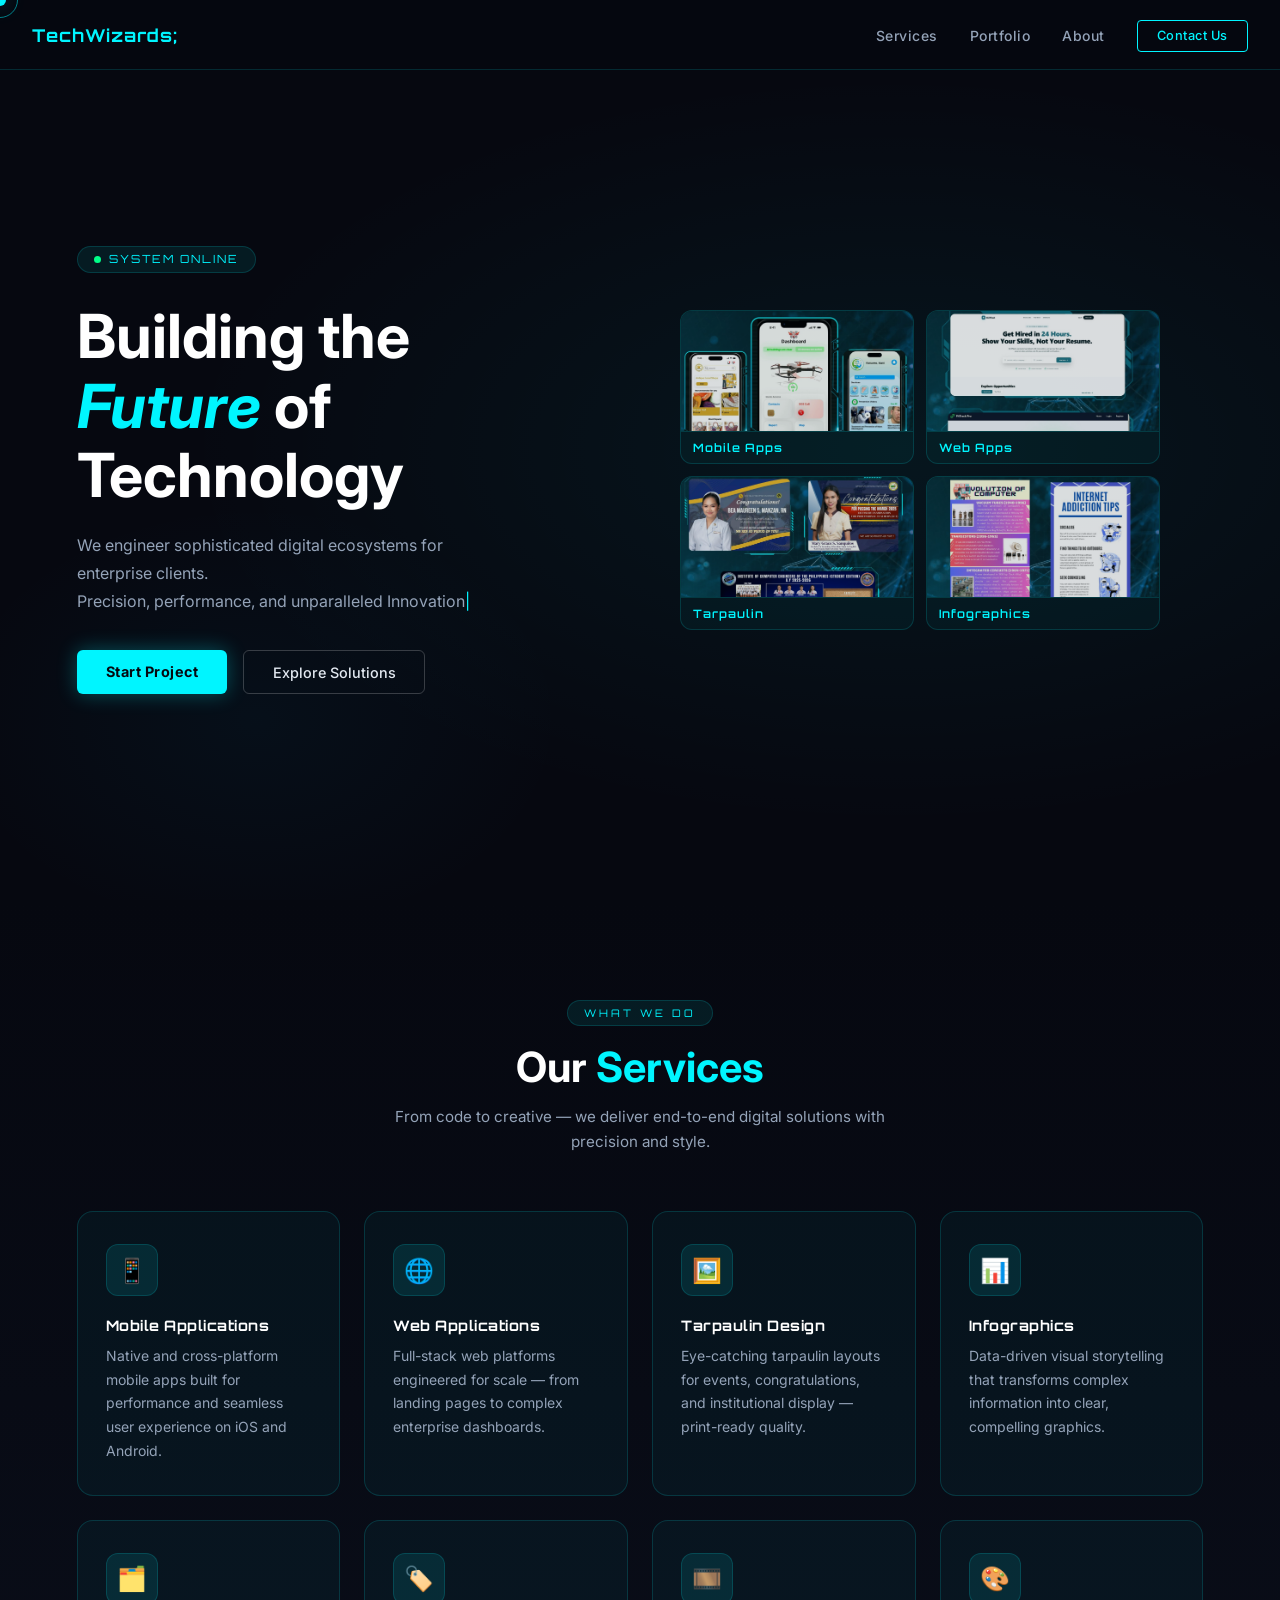
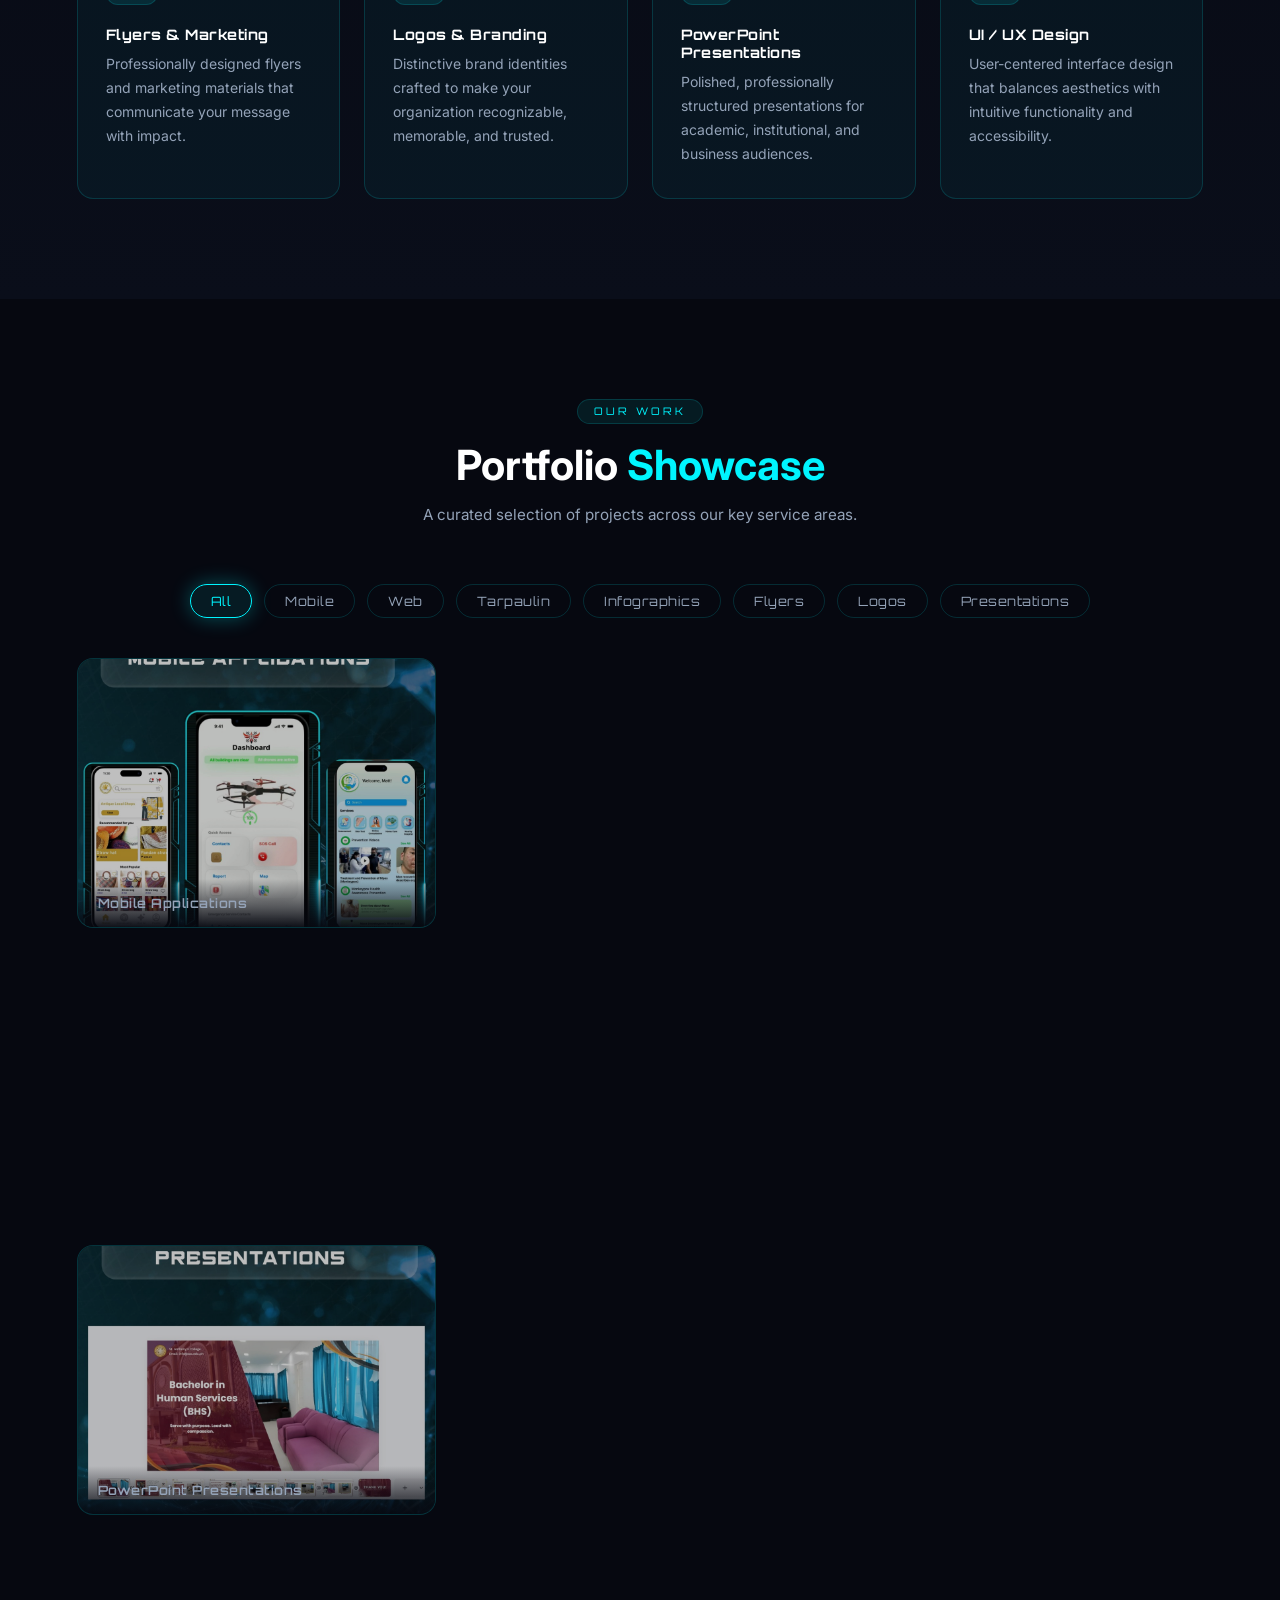
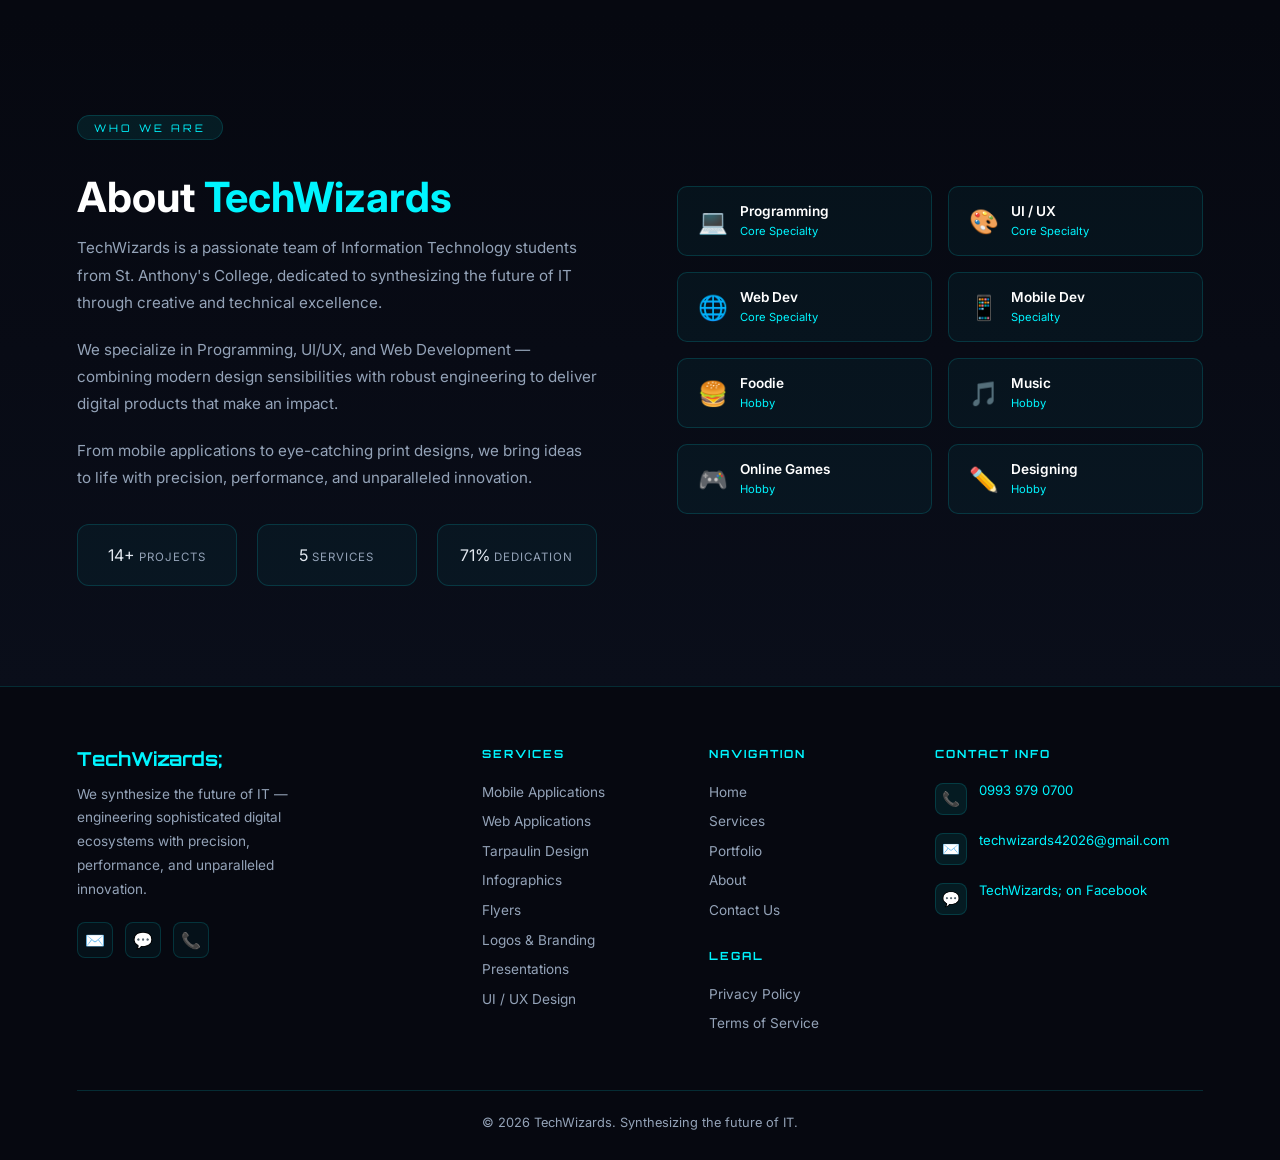
==== index.html @ aa61adc0 "Add files via upload" ====
<!DOCTYPE html>
<html lang="en">
<head>
  <meta charset="UTF-8" />
  <meta name="viewport" content="width=device-width, initial-scale=1.0" />
  <title>TechWizards — Building the Future of Technology</title>
  <meta name="description" content="TechWizards engineers sophisticated digital ecosystems — mobile apps, web apps, tarpaulins, infographics, logos, and presentations." />
  <link rel="stylesheet" href="CSS/style.css" />
</head>
<body>

  <!-- Custom cursor -->
  <div class="cursor"></div>
  <div class="cursor-ring"></div>

  <!-- Particle canvas -->
  <canvas id="particles"></canvas>

  <!-- ═══════════════════ NAVBAR ═══════════════════ -->
  <nav>
    <a class="nav-logo" href="#hero">
      <span>TechWizards;</span>
    </a>
    <ul class="nav-links">
      <li><a href="#services">Services</a></li>
      <li><a href="#portfolio">Portfolio</a></li>
      <li><a href="#about">About</a></li>
      <li><a href="#" class="btn-nav" id="openContact">Contact Us</a></li>
    </ul>
    <div class="hamburger">
      <span></span><span></span><span></span>
    </div>
  </nav>

  <!-- ═══════════════════ HERO ═══════════════════ -->
  <section id="hero">
    <div class="hero-content">
      <div class="system-badge">
        <span class="status-dot"></span>
        SYSTEM ONLINE
      </div>
      <h1 class="hero-title">
        Building the<br />
        <span class="highlight">Future</span> of<br />
        Technology
      </h1>
      <p class="hero-desc">
        We engineer sophisticated digital ecosystems for enterprise clients.<br />
        Precision, performance, and unparalleled <span class="typed-text"></span>
      </p>
      <div class="hero-btns">
        <a href="#" class="btn-primary" id="openContactHero">Start Project</a>
        <a href="#portfolio" class="btn-secondary">Explore Solutions</a>
      </div>
    </div>

    <div class="hero-visual">
      <div class="hero-grid">
        <div class="hero-card">
          <img src="images/mobile.jpg" alt="Mobile Apps" />
          <div class="hero-card-label">Mobile Apps</div>
        </div>
        <div class="hero-card">
          <img src="images/website.jpg" alt="Web Apps" />
          <div class="hero-card-label">Web Apps</div>
        </div>
        <div class="hero-card">
          <img src="images/tarp.jpg" alt="Tarpaulin" />
          <div class="hero-card-label">Tarpaulin</div>
        </div>
        <div class="hero-card">
          <img src="images/infographic.jpg" alt="Infographics" />
          <div class="hero-card-label">Infographics</div>
        </div>
      </div>
    </div>
  </section>

  <!-- ═══════════════════ SERVICES ═══════════════════ -->
  <section id="services">
    <div class="section-header reveal">
      <div class="section-tag">WHAT WE DO</div>
      <h2 class="section-title">Our <span>Services</span></h2>
      <p class="section-sub">From code to creative — we deliver end-to-end digital solutions with precision and style.</p>
    </div>

    <div class="services-grid">
      <div class="service-card reveal">
        <div class="service-icon">📱</div>
        <h3>Mobile Applications</h3>
        <p>Native and cross-platform mobile apps built for performance and seamless user experience on iOS and Android.</p>
      </div>
      <div class="service-card reveal">
        <div class="service-icon">🌐</div>
        <h3>Web Applications</h3>
        <p>Full-stack web platforms engineered for scale — from landing pages to complex enterprise dashboards.</p>
      </div>
      <div class="service-card reveal">
        <div class="service-icon">🖼️</div>
        <h3>Tarpaulin Design</h3>
        <p>Eye-catching tarpaulin layouts for events, congratulations, and institutional display — print-ready quality.</p>
      </div>
      <div class="service-card reveal">
        <div class="service-icon">📊</div>
        <h3>Infographics</h3>
        <p>Data-driven visual storytelling that transforms complex information into clear, compelling graphics.</p>
      </div>
      <div class="service-card reveal">
        <div class="service-icon">🗂️</div>
        <h3>Flyers & Marketing</h3>
        <p>Professionally designed flyers and marketing materials that communicate your message with impact.</p>
      </div>
      <div class="service-card reveal">
        <div class="service-icon">🏷️</div>
        <h3>Logos & Branding</h3>
        <p>Distinctive brand identities crafted to make your organization recognizable, memorable, and trusted.</p>
      </div>
      <div class="service-card reveal">
        <div class="service-icon">🎞️</div>
        <h3>PowerPoint Presentations</h3>
        <p>Polished, professionally structured presentations for academic, institutional, and business audiences.</p>
      </div>
      <div class="service-card reveal">
        <div class="service-icon">🎨</div>
        <h3>UI / UX Design</h3>
        <p>User-centered interface design that balances aesthetics with intuitive functionality and accessibility.</p>
      </div>
    </div>
  </section>

  <!-- ═══════════════════ PORTFOLIO ═══════════════════ -->
  <section id="portfolio">
    <div class="section-header reveal">
      <div class="section-tag">OUR WORK</div>
      <h2 class="section-title">Portfolio <span>Showcase</span></h2>
      <p class="section-sub">A curated selection of projects across our key service areas.</p>
    </div>

    <div class="portfolio-filters reveal">
      <button class="filter-btn active" data-filter="all">All</button>
      <button class="filter-btn" data-filter="mobile">Mobile</button>
      <button class="filter-btn" data-filter="web">Web</button>
      <button class="filter-btn" data-filter="tarpaulin">Tarpaulin</button>
      <button class="filter-btn" data-filter="infographic">Infographics</button>
      <button class="filter-btn" data-filter="flyer">Flyers</button>
      <button class="filter-btn" data-filter="logo">Logos</button>
      <button class="filter-btn" data-filter="ppt">Presentations</button>
    </div>

    <div class="portfolio-grid">

      <div class="portfolio-item reveal" data-category="mobile" data-src="images/mobile.jpg">
        <img src="images/mobile.jpg" alt="Mobile Applications" />
        <div class="portfolio-label">Mobile Applications</div>
        <div class="portfolio-overlay">
          <span class="category">MOBILE</span>
          <h3>Mobile Applications</h3>
        </div>
      </div>

      <div class="portfolio-item reveal" data-category="web" data-src="images/website.jpg">
        <img src="images/website.jpg" alt="Website Applications" />
        <div class="portfolio-label">Website Applications</div>
        <div class="portfolio-overlay">
          <span class="category">WEB</span>
          <h3>Website Applications</h3>
        </div>
      </div>

      <div class="portfolio-item reveal" data-category="tarpaulin" data-src="images/tarp.jpg">
        <img src="images/tarp.jpg" alt="Tarpaulin Design" />
        <div class="portfolio-label">Tarpaulin</div>
        <div class="portfolio-overlay">
          <span class="category">PRINT</span>
          <h3>Tarpaulin Design</h3>
        </div>
      </div>

      <div class="portfolio-item reveal" data-category="infographic" data-src="images/infographic.jpg">
        <img src="images/infographic.jpg" alt="Infographics" />
        <div class="portfolio-label">Infographics</div>
        <div class="portfolio-overlay">
          <span class="category">DESIGN</span>
          <h3>Infographics</h3>
        </div>
      </div>

      <div class="portfolio-item reveal" data-category="flyer" data-src="images/flyer.jpg">
        <img src="images/flyer.jpg" alt="Flyers" />
        <div class="portfolio-label">Flyers</div>
        <div class="portfolio-overlay">
          <span class="category">PRINT</span>
          <h3>Flyers & Marketing</h3>
        </div>
      </div>

      <div class="portfolio-item reveal" data-category="logo" data-src="images/logo.jpg">
        <img src="images/logo.jpg" alt="Logos" />
        <div class="portfolio-label">Logos & Branding</div>
        <div class="portfolio-overlay">
          <span class="category">BRANDING</span>
          <h3>Logos & Branding</h3>
        </div>
      </div>

      <div class="portfolio-item reveal" data-category="ppt" data-src="images/powpt.jpg">
        <img src="images/powpt.jpg" alt="PowerPoint Presentations" />
        <div class="portfolio-label">PowerPoint Presentations</div>
        <div class="portfolio-overlay">
          <span class="category">PRESENTATION</span>
          <h3>PowerPoint Presentations</h3>
        </div>
      </div>

    </div>
  </section>

  <!-- ═══════════════════ ABOUT ═══════════════════ -->
  <section id="about">
    <div class="about-content reveal-left">
      <div class="section-tag">WHO WE ARE</div>
      <h2 class="section-title" style="text-align:left;margin-top:1rem;">About <span>TechWizards</span></h2>
      <p>TechWizards is a passionate team of Information Technology students from St. Anthony's College, dedicated to synthesizing the future of IT through creative and technical excellence.</p>
      <p>We specialize in Programming, UI/UX, and Web Development — combining modern design sensibilities with robust engineering to deliver digital products that make an impact.</p>
      <p>From mobile applications to eye-catching print designs, we bring ideas to life with precision, performance, and unparalleled innovation.</p>

      <div class="about-stats">
        <div class="stat-card">
          <span class="counter-value" data-target="20" data-suffix="+">0+</span>
          <span class="label">PROJECTS</span>
        </div>
        <div class="stat-card">
          <span class="counter-value" data-target="8" data-suffix="">0</span>
          <span class="label">SERVICES</span>
        </div>
        <div class="stat-card">
          <span class="counter-value" data-target="100" data-suffix="%">0%</span>
          <span class="label">DEDICATION</span>
        </div>
      </div>
    </div>

    <div class="about-visual reveal-right">
      <div class="skill-tag">
        <span class="skill-icon">💻</span>
        <div>
          <span class="skill-name">Programming</span>
          <span class="skill-level">Core Specialty</span>
        </div>
      </div>
      <div class="skill-tag">
        <span class="skill-icon">🎨</span>
        <div>
          <span class="skill-name">UI / UX</span>
          <span class="skill-level">Core Specialty</span>
        </div>
      </div>
      <div class="skill-tag">
        <span class="skill-icon">🌐</span>
        <div>
          <span class="skill-name">Web Dev</span>
          <span class="skill-level">Core Specialty</span>
        </div>
      </div>
      <div class="skill-tag">
        <span class="skill-icon">📱</span>
        <div>
          <span class="skill-name">Mobile Dev</span>
          <span class="skill-level">Specialty</span>
        </div>
      </div>
      <div class="skill-tag">
        <span class="skill-icon">🍔</span>
        <div>
          <span class="skill-name">Foodie</span>
          <span class="skill-level">Hobby</span>
        </div>
      </div>
      <div class="skill-tag">
        <span class="skill-icon">🎵</span>
        <div>
          <span class="skill-name">Music</span>
          <span class="skill-level">Hobby</span>
        </div>
      </div>
      <div class="skill-tag">
        <span class="skill-icon">🎮</span>
        <div>
          <span class="skill-name">Online Games</span>
          <span class="skill-level">Hobby</span>
        </div>
      </div>
      <div class="skill-tag">
        <span class="skill-icon">✏️</span>
        <div>
          <span class="skill-name">Designing</span>
          <span class="skill-level">Hobby</span>
        </div>
      </div>
    </div>
  </section>

  <!-- ═══════════════════ FOOTER ═══════════════════ -->
  <footer id="footer-section">
    <div class="footer-grid">

      <!-- Brand -->
      <div class="footer-brand reveal">
        <div class="brand-name">TechWizards;</div>
        <p>We synthesize the future of IT — engineering sophisticated digital ecosystems with precision, performance, and unparalleled innovation.</p>
        <div class="social-links">
          <a class="social-link" href="mailto:techwizards42026@gmail.com" title="Email">✉️</a>
          <a class="social-link" href="https://www.facebook.com/profile.php?id=61587937806654" target="_blank" rel="noopener" title="Facebook">💬</a>
          <a class="social-link" href="tel:+639939790700" title="Call">📞</a>
        </div>
      </div>

      <!-- Services -->
      <div class="footer-col reveal">
        <h4>SERVICES</h4>
        <ul>
          <li><a href="#services">Mobile Applications</a></li>
          <li><a href="#services">Web Applications</a></li>
          <li><a href="#services">Tarpaulin Design</a></li>
          <li><a href="#services">Infographics</a></li>
          <li><a href="#services">Flyers</a></li>
          <li><a href="#services">Logos & Branding</a></li>
          <li><a href="#services">Presentations</a></li>
          <li><a href="#services">UI / UX Design</a></li>
        </ul>
      </div>

      <!-- Navigation -->
      <div class="footer-col reveal">
        <h4>NAVIGATION</h4>
        <ul>
          <li><a href="#hero">Home</a></li>
          <li><a href="#services">Services</a></li>
          <li><a href="#portfolio">Portfolio</a></li>
          <li><a href="#about">About</a></li>
          <li><a href="#" id="openContactFooter">Contact Us</a></li>
        </ul>
        <br />
        <h4>LEGAL</h4>
        <ul>
          <li><a href="#">Privacy Policy</a></li>
          <li><a href="#">Terms of Service</a></li>
        </ul>
      </div>

      <!-- Contact Info -->
      <div class="footer-col reveal">
        <h4>CONTACT INFO</h4>

        <div class="contact-item">
          <div class="contact-icon">📞</div>
          <div class="contact-text">
            <a href="tel:+639939790700">0993 979 0700</a>
          </div>
        </div>

        <div class="contact-item">
          <div class="contact-icon">✉️</div>
          <div class="contact-text">
            <a href="mailto:techwizards42026@gmail.com">techwizards42026@gmail.com</a>
          </div>
        </div>

        <div class="contact-item">
          <div class="contact-icon">💬</div>
          <div class="contact-text">
            <a href="https://www.facebook.com/profile.php?id=61587937806654" target="_blank" rel="noopener">TechWizards; on Facebook</a>
          </div>
        </div>
      </div>

    </div>

    <div class="footer-bottom">
      <p>&copy; 2026 TechWizards. Synthesizing the future of IT.</p>
    </div>
  </footer>

  <!-- ═══════════════════ LIGHTBOX ═══════════════════ -->
  <div class="lightbox" id="lightbox">
    <button class="lightbox-close" id="lightboxClose">&#x2715;</button>
    <img src="" alt="Portfolio preview" id="lightboxImg" />
  </div>

  <!-- ═══════════════════ CONTACT MODAL ═══════════════════ -->
  <div class="contact-modal" id="contactModal">
    <div class="contact-modal-backdrop" id="contactBackdrop"></div>
    <div class="contact-modal-box">

      <button class="contact-modal-close" id="closeContact">&#x2715;</button>

      <div class="contact-modal-header">
        <div class="section-tag" style="margin-bottom:0.75rem;">GET IN TOUCH</div>
        <h2>Send Us a <span style="color:var(--cyan)">Message</span></h2>
        <p>We'll get back to you as soon as possible.</p>
      </div>

      <form class="contact-form" id="contactForm" novalidate>

        <div class="form-row">
          <div class="form-group">
            <label for="fname">First Name</label>
            <input type="text" id="fname" name="first_name" placeholder="Juan" required />
          </div>
          <div class="form-group">
            <label for="lname">Last Name</label>
            <input type="text" id="lname" name="last_name" placeholder="Dela Cruz" required />
          </div>
        </div>

        <div class="form-group">
          <label for="email">Email Address</label>
          <input type="email" id="email" name="email" placeholder="you@example.com" required />
        </div>

        <div class="form-group">
          <label for="service">Service Needed</label>
          <select id="service" name="service" required>
            <option value="" disabled selected>Select a service...</option>
            <option>Mobile Application</option>
            <option>Web Application</option>
            <option>Tarpaulin Design</option>
            <option>Infographic</option>
            <option>Flyer / Marketing</option>
            <option>Logo & Branding</option>
            <option>PowerPoint Presentation</option>
            <option>UI / UX Design</option>
            <option>Other</option>
          </select>
        </div>

        <div class="form-group">
          <label for="message">Message</label>
          <textarea id="message" name="message" rows="4" placeholder="Tell us about your project..." required></textarea>
        </div>

        <button type="submit" class="btn-submit">
          <span class="btn-submit-text">Send Message</span>
          <span class="btn-submit-icon">→</span>
        </button>

      </form>

      <!-- Success state (shown after submit) -->
      <div class="contact-success" id="contactSuccess">
        <div class="success-icon">✓</div>
        <h3>Message Sent!</h3>
        <p>Thanks for reaching out. We'll reply to your email shortly.</p>
        <div style="display:flex;gap:0.75rem;justify-content:center;margin-top:1.5rem;flex-wrap:wrap;">
          <button class="btn-secondary" id="sendAnother">Send Another</button>
          <button class="btn-primary"   id="successClose">Close</button>
        </div>
      </div>

    </div>
  </div>

  <script src="JS/main.js"></script>
  <script type="module" src="JS/firebase-contact.js"></script>
</body>
</html>
---- CSS/style.css ----
@import url('https://fonts.googleapis.com/css2?family=Orbitron:wght@400;600;700;900&family=Inter:wght@300;400;500;600&display=swap');

:root {
  --cyan: #00f5ff;
  --cyan-dim: #00c8d4;
  --dark: #0a0e1a;
  --darker: #060810;
  --card-bg: rgba(0, 245, 255, 0.04);
  --card-border: rgba(0, 245, 255, 0.15);
  --text: #e2e8f0;
  --text-muted: #94a3b8;
  --glow: 0 0 20px rgba(0, 245, 255, 0.3);
  --glow-strong: 0 0 40px rgba(0, 245, 255, 0.5);
}

* {
  margin: 0;
  padding: 0;
  box-sizing: border-box;
}

html {
  scroll-behavior: smooth;
}

body {
  font-family: 'Inter', sans-serif;
  background: var(--darker);
  color: var(--text);
  overflow-x: hidden;
  cursor: none;
}

/* Custom Cursor */
.cursor {
  position: fixed;
  width: 12px;
  height: 12px;
  background: var(--cyan);
  border-radius: 50%;
  pointer-events: none;
  z-index: 9999;
  transform: translate(-50%, -50%);
  transition: transform 0.1s ease;
  box-shadow: var(--glow);
}

.cursor-ring {
  position: fixed;
  width: 36px;
  height: 36px;
  border: 1.5px solid rgba(0, 245, 255, 0.5);
  border-radius: 50%;
  pointer-events: none;
  z-index: 9998;
  transform: translate(-50%, -50%);
  transition: all 0.15s ease;
}

/* Particle Canvas */
#particles {
  position: fixed;
  top: 0;
  left: 0;
  width: 100%;
  height: 100%;
  z-index: 0;
  pointer-events: none;
}

/* Scanline overlay */
body::before {
  content: '';
  position: fixed;
  top: 0;
  left: 0;
  width: 100%;
  height: 100%;
  background: repeating-linear-gradient(
    0deg,
    transparent,
    transparent 2px,
    rgba(0, 0, 0, 0.03) 2px,
    rgba(0, 0, 0, 0.03) 4px
  );
  pointer-events: none;
  z-index: 1;
}

/* ─── NAVBAR ─── */
nav {
  position: fixed;
  top: 0;
  width: 100%;
  z-index: 100;
  padding: 0 2rem;
  display: flex;
  align-items: center;
  justify-content: space-between;
  height: 70px;
  background: rgba(6, 8, 16, 0.85);
  backdrop-filter: blur(20px);
  border-bottom: 1px solid var(--card-border);
  transition: all 0.3s ease;
}

nav.scrolled {
  height: 60px;
  background: rgba(6, 8, 16, 0.97);
  box-shadow: 0 4px 30px rgba(0, 245, 255, 0.1);
}

.nav-logo {
  display: flex;
  align-items: center;
  gap: 0.6rem;
  text-decoration: none;
}

.nav-logo img {
  width: 38px;
  height: 38px;
  border-radius: 50%;
  border: 1px solid var(--card-border);
}

.nav-logo span {
  font-family: 'Orbitron', monospace;
  font-size: 1.1rem;
  font-weight: 700;
  color: var(--cyan);
  letter-spacing: 1px;
}

.nav-links {
  display: flex;
  align-items: center;
  gap: 2rem;
  list-style: none;
}

.nav-links a {
  text-decoration: none;
  color: var(--text-muted);
  font-size: 0.875rem;
  font-weight: 500;
  letter-spacing: 0.5px;
  transition: color 0.3s ease;
  position: relative;
}

.nav-links a::after {
  content: '';
  position: absolute;
  bottom: -4px;
  left: 0;
  width: 0;
  height: 1px;
  background: var(--cyan);
  transition: width 0.3s ease;
}

.nav-links a:hover {
  color: var(--cyan);
}

.nav-links a:hover::after {
  width: 100%;
}

.btn-nav {
  background: transparent;
  border: 1px solid var(--cyan);
  color: var(--cyan) !important;
  padding: 0.45rem 1.2rem;
  border-radius: 4px;
  font-size: 0.8rem !important;
  letter-spacing: 1px;
  cursor: pointer;
  transition: all 0.3s ease;
  text-decoration: none;
}

.btn-nav:hover {
  background: var(--cyan);
  color: var(--darker) !important;
  box-shadow: var(--glow);
}

.btn-nav::after {
  display: none !important;
}

.hamburger {
  display: none;
  flex-direction: column;
  gap: 5px;
  cursor: pointer;
  padding: 4px;
}

.hamburger span {
  width: 24px;
  height: 2px;
  background: var(--cyan);
  border-radius: 2px;
  transition: all 0.3s ease;
}

/* ─── HERO ─── */
#hero {
  position: relative;
  min-height: 100vh;
  display: flex;
  align-items: center;
  padding: 100px 6% 60px;
  background: radial-gradient(ellipse 80% 60% at 70% 50%, rgba(0, 245, 255, 0.06) 0%, transparent 70%),
              radial-gradient(ellipse 40% 40% at 20% 80%, rgba(0, 150, 200, 0.05) 0%, transparent 60%),
              var(--darker);
  z-index: 2;
}

.hero-content {
  flex: 1;
  max-width: 560px;
}

.system-badge {
  display: inline-flex;
  align-items: center;
  gap: 0.5rem;
  background: rgba(0, 245, 255, 0.08);
  border: 1px solid var(--card-border);
  border-radius: 20px;
  padding: 0.35rem 1rem;
  font-size: 0.7rem;
  font-family: 'Orbitron', monospace;
  letter-spacing: 2px;
  color: var(--cyan);
  margin-bottom: 1.8rem;
}

.status-dot {
  width: 7px;
  height: 7px;
  background: #00ff88;
  border-radius: 50%;
  animation: pulse-dot 1.5s infinite;
}

@keyframes pulse-dot {
  0%, 100% { opacity: 1; box-shadow: 0 0 6px #00ff88; }
  50% { opacity: 0.4; box-shadow: none; }
}

.hero-title {
  font-family: 'Inter', sans-serif;
  font-size: clamp(2.4rem, 5vw, 3.8rem);
  font-weight: 700;
  line-height: 1.15;
  margin-bottom: 1.2rem;
  color: #fff;
}

.hero-title .highlight {
  color: var(--cyan);
  font-style: italic;
}

.hero-desc {
  color: var(--text-muted);
  font-size: 1rem;
  line-height: 1.75;
  margin-bottom: 2.2rem;
  max-width: 440px;
}

.hero-btns {
  display: flex;
  gap: 1rem;
  flex-wrap: wrap;
}

.btn-primary {
  background: var(--cyan);
  color: var(--darker);
  border: none;
  padding: 0.8rem 1.8rem;
  border-radius: 6px;
  font-weight: 700;
  font-size: 0.9rem;
  cursor: pointer;
  text-decoration: none;
  transition: all 0.3s ease;
  letter-spacing: 0.5px;
  box-shadow: 0 0 20px rgba(0, 245, 255, 0.3);
}

.btn-primary:hover {
  background: #fff;
  box-shadow: 0 0 40px rgba(0, 245, 255, 0.6);
  transform: translateY(-2px);
}

.btn-secondary {
  background: transparent;
  color: var(--text);
  border: 1px solid rgba(255,255,255,0.2);
  padding: 0.8rem 1.8rem;
  border-radius: 6px;
  font-weight: 500;
  font-size: 0.9rem;
  cursor: pointer;
  text-decoration: none;
  transition: all 0.3s ease;
}

.btn-secondary:hover {
  border-color: var(--cyan);
  color: var(--cyan);
  transform: translateY(-2px);
}

.hero-visual {
  flex: 1;
  display: flex;
  justify-content: center;
  align-items: center;
  position: relative;
}

.hero-grid {
  display: grid;
  grid-template-columns: repeat(2, 1fr);
  gap: 12px;
  max-width: 480px;
  width: 100%;
}

.hero-card {
  background: var(--card-bg);
  border: 1px solid var(--card-border);
  border-radius: 12px;
  overflow: hidden;
  position: relative;
  cursor: pointer;
  transition: all 0.4s ease;
}

.hero-card:hover {
  border-color: var(--cyan);
  box-shadow: var(--glow);
  transform: translateY(-4px);
}

.hero-card img {
  width: 100%;
  height: 120px;
  object-fit: cover;
  display: block;
  opacity: 0.85;
  transition: opacity 0.3s ease, transform 0.4s ease;
}

.hero-card:hover img {
  opacity: 1;
  transform: scale(1.05);
}

.hero-card-label {
  padding: 0.5rem 0.75rem;
  font-size: 0.72rem;
  font-weight: 600;
  color: var(--cyan);
  font-family: 'Orbitron', monospace;
  letter-spacing: 1px;
  border-top: 1px solid var(--card-border);
}

/* ─── SECTIONS ─── */
section {
  position: relative;
  z-index: 2;
}

.section-header {
  text-align: center;
  margin-bottom: 3.5rem;
}

.section-tag {
  display: inline-block;
  font-family: 'Orbitron', monospace;
  font-size: 0.65rem;
  letter-spacing: 3px;
  color: var(--cyan);
  background: rgba(0, 245, 255, 0.08);
  border: 1px solid var(--card-border);
  border-radius: 20px;
  padding: 0.3rem 1rem;
  margin-bottom: 1rem;
}

.section-title {
  font-size: clamp(1.8rem, 3.5vw, 2.6rem);
  font-weight: 700;
  color: #fff;
  margin-bottom: 0.75rem;
}

.section-title span {
  color: var(--cyan);
}

.section-sub {
  color: var(--text-muted);
  font-size: 0.95rem;
  max-width: 500px;
  margin: 0 auto;
  line-height: 1.7;
}

/* ─── SERVICES ─── */
#services {
  padding: 100px 6%;
  background: linear-gradient(180deg, var(--darker) 0%, var(--dark) 100%);
}

.services-grid {
  display: grid;
  grid-template-columns: repeat(auto-fit, minmax(260px, 1fr));
  gap: 1.5rem;
}

.service-card {
  background: var(--card-bg);
  border: 1px solid var(--card-border);
  border-radius: 16px;
  padding: 2rem 1.75rem;
  transition: all 0.4s ease;
  cursor: pointer;
  position: relative;
  overflow: hidden;
  group: true;
}

.service-card::before {
  content: '';
  position: absolute;
  top: 0;
  left: 0;
  right: 0;
  height: 2px;
  background: linear-gradient(90deg, transparent, var(--cyan), transparent);
  opacity: 0;
  transition: opacity 0.4s ease;
}

.service-card:hover::before {
  opacity: 1;
}

.service-card:hover {
  border-color: var(--cyan);
  background: rgba(0, 245, 255, 0.07);
  box-shadow: var(--glow), inset 0 0 40px rgba(0, 245, 255, 0.03);
  transform: translateY(-6px);
}

.service-icon {
  width: 52px;
  height: 52px;
  background: rgba(0, 245, 255, 0.1);
  border: 1px solid var(--card-border);
  border-radius: 12px;
  display: flex;
  align-items: center;
  justify-content: center;
  font-size: 1.5rem;
  margin-bottom: 1.25rem;
  transition: all 0.3s ease;
}

.service-card:hover .service-icon {
  background: rgba(0, 245, 255, 0.2);
  border-color: var(--cyan);
  box-shadow: var(--glow);
}

.service-card h3 {
  font-size: 1.05rem;
  font-weight: 700;
  margin-bottom: 0.6rem;
  color: #fff;
  font-family: 'Orbitron', monospace;
  font-size: 0.9rem;
  letter-spacing: 0.5px;
}

.service-card p {
  color: var(--text-muted);
  font-size: 0.875rem;
  line-height: 1.7;
}

/* ─── PORTFOLIO ─── */
#portfolio {
  padding: 100px 6%;
  background: var(--darker);
}

.portfolio-filters {
  display: flex;
  justify-content: center;
  gap: 0.75rem;
  margin-bottom: 2.5rem;
  flex-wrap: wrap;
}

.filter-btn {
  background: transparent;
  border: 1px solid var(--card-border);
  color: var(--text-muted);
  padding: 0.5rem 1.25rem;
  border-radius: 20px;
  font-size: 0.8rem;
  cursor: pointer;
  transition: all 0.3s ease;
  letter-spacing: 0.5px;
  font-family: 'Orbitron', monospace;
}

.filter-btn.active,
.filter-btn:hover {
  border-color: var(--cyan);
  color: var(--cyan);
  background: rgba(0, 245, 255, 0.08);
  box-shadow: var(--glow);
}

.portfolio-grid {
  display: grid;
  grid-template-columns: repeat(auto-fill, minmax(300px, 1fr));
  gap: 1.5rem;
}

.portfolio-item {
  position: relative;
  border-radius: 16px;
  overflow: hidden;
  border: 1px solid var(--card-border);
  background: var(--card-bg);
  cursor: pointer;
  transition: all 0.4s ease;
  aspect-ratio: 4/3;
}

.portfolio-item:hover {
  border-color: var(--cyan);
  box-shadow: var(--glow);
  transform: translateY(-5px);
}

.portfolio-item img {
  width: 100%;
  height: 100%;
  object-fit: cover;
  transition: transform 0.5s ease, filter 0.4s ease;
  filter: brightness(0.75) saturate(0.9);
}

.portfolio-item:hover img {
  transform: scale(1.08);
  filter: brightness(0.5) saturate(0.6);
}

.portfolio-overlay {
  position: absolute;
  inset: 0;
  background: linear-gradient(135deg, rgba(0, 245, 255, 0.15), rgba(0, 0, 0, 0.7));
  display: flex;
  flex-direction: column;
  justify-content: flex-end;
  padding: 1.5rem;
  opacity: 0;
  transition: opacity 0.4s ease;
}

.portfolio-item:hover .portfolio-overlay {
  opacity: 1;
}

.portfolio-overlay .category {
  font-family: 'Orbitron', monospace;
  font-size: 0.65rem;
  letter-spacing: 2px;
  color: var(--cyan);
  margin-bottom: 0.4rem;
}

.portfolio-overlay h3 {
  font-size: 1.1rem;
  font-weight: 700;
  color: #fff;
}

.portfolio-label {
  position: absolute;
  bottom: 0;
  left: 0;
  right: 0;
  padding: 1rem 1.25rem;
  background: linear-gradient(0deg, rgba(6, 8, 16, 0.95) 0%, transparent 100%);
  font-size: 0.8rem;
  font-weight: 600;
  color: var(--text-muted);
  font-family: 'Orbitron', monospace;
  letter-spacing: 0.5px;
  transition: opacity 0.4s ease;
}

.portfolio-item:hover .portfolio-label {
  opacity: 0;
}

/* ─── ABOUT ─── */
#about {
  padding: 100px 6%;
  background: linear-gradient(180deg, var(--darker) 0%, var(--dark) 100%);
  display: flex;
  align-items: center;
  gap: 5rem;
}

.about-content {
  flex: 1;
  max-width: 520px;
}

.about-content p {
  color: var(--text-muted);
  font-size: 0.95rem;
  line-height: 1.8;
  margin-bottom: 1.2rem;
}

.about-stats {
  display: grid;
  grid-template-columns: repeat(3, 1fr);
  gap: 1.25rem;
  margin-top: 2rem;
}

.stat-card {
  background: var(--card-bg);
  border: 1px solid var(--card-border);
  border-radius: 12px;
  padding: 1.25rem 1rem;
  text-align: center;
  transition: all 0.3s ease;
}

.stat-card:hover {
  border-color: var(--cyan);
  box-shadow: var(--glow);
}

.stat-card .number {
  font-family: 'Orbitron', monospace;
  font-size: 1.8rem;
  font-weight: 900;
  color: var(--cyan);
  display: block;
}

.stat-card .label {
  font-size: 0.72rem;
  color: var(--text-muted);
  letter-spacing: 1px;
  margin-top: 0.25rem;
}

.about-visual {
  flex: 1;
  display: grid;
  grid-template-columns: 1fr 1fr;
  gap: 1rem;
}

.skill-tag {
  background: var(--card-bg);
  border: 1px solid var(--card-border);
  border-radius: 10px;
  padding: 1rem 1.25rem;
  display: flex;
  align-items: center;
  gap: 0.75rem;
  transition: all 0.3s ease;
  cursor: default;
}

.skill-tag:hover {
  border-color: var(--cyan);
  background: rgba(0, 245, 255, 0.08);
}

.skill-tag .skill-icon {
  font-size: 1.5rem;
}

.skill-tag .skill-name {
  font-size: 0.85rem;
  font-weight: 600;
  color: #fff;
  display: block;
}

.skill-tag .skill-level {
  font-size: 0.7rem;
  color: var(--cyan);
}

/* ─── FOOTER ─── */
footer {
  background: var(--darker);
  border-top: 1px solid var(--card-border);
  padding: 60px 6% 30px;
  position: relative;
  z-index: 2;
}

.footer-grid {
  display: grid;
  grid-template-columns: 2fr 1fr 1fr 1.5fr;
  gap: 3rem;
  margin-bottom: 3rem;
}

.footer-brand .brand-name {
  font-family: 'Orbitron', monospace;
  font-size: 1.2rem;
  font-weight: 700;
  color: var(--cyan);
  margin-bottom: 0.75rem;
}

.footer-brand p {
  color: var(--text-muted);
  font-size: 0.85rem;
  line-height: 1.75;
  margin-bottom: 1.25rem;
  max-width: 260px;
}

.social-links {
  display: flex;
  gap: 0.75rem;
}

.social-link {
  width: 36px;
  height: 36px;
  background: var(--card-bg);
  border: 1px solid var(--card-border);
  border-radius: 8px;
  display: flex;
  align-items: center;
  justify-content: center;
  font-size: 1rem;
  text-decoration: none;
  transition: all 0.3s ease;
  cursor: pointer;
}

.social-link:hover {
  border-color: var(--cyan);
  background: rgba(0, 245, 255, 0.1);
  box-shadow: var(--glow);
  transform: translateY(-2px);
}

.footer-col h4 {
  font-family: 'Orbitron', monospace;
  font-size: 0.7rem;
  letter-spacing: 2px;
  color: var(--cyan);
  margin-bottom: 1.25rem;
}

.footer-col ul {
  list-style: none;
}

.footer-col ul li {
  margin-bottom: 0.6rem;
}

.footer-col ul li a {
  color: var(--text-muted);
  text-decoration: none;
  font-size: 0.85rem;
  transition: color 0.3s ease;
}

.footer-col ul li a:hover {
  color: var(--cyan);
}

.contact-item {
  display: flex;
  align-items: flex-start;
  gap: 0.75rem;
  margin-bottom: 1rem;
}

.contact-icon {
  width: 32px;
  height: 32px;
  background: rgba(0, 245, 255, 0.08);
  border: 1px solid var(--card-border);
  border-radius: 8px;
  display: flex;
  align-items: center;
  justify-content: center;
  font-size: 0.9rem;
  flex-shrink: 0;
  margin-top: 2px;
}

.contact-text {
  font-size: 0.82rem;
  color: var(--text-muted);
  line-height: 1.5;
}

.contact-text a {
  color: var(--cyan);
  text-decoration: none;
}

.contact-text a:hover {
  text-decoration: underline;
}

.footer-bottom {
  border-top: 1px solid var(--card-border);
  padding-top: 1.5rem;
  display: flex;
  justify-content: center;
  align-items: center;
}

.footer-bottom p {
  color: var(--text-muted);
  font-size: 0.8rem;
}

/* ─── REVEAL ANIMATIONS ─── */
.reveal {
  opacity: 0;
  transform: translateY(30px);
  transition: opacity 0.7s ease, transform 0.7s ease;
}

.reveal.visible {
  opacity: 1;
  transform: translateY(0);
}

.reveal-left {
  opacity: 0;
  transform: translateX(-30px);
  transition: opacity 0.7s ease, transform 0.7s ease;
}

.reveal-left.visible {
  opacity: 1;
  transform: translateX(0);
}

.reveal-right {
  opacity: 0;
  transform: translateX(30px);
  transition: opacity 0.7s ease, transform 0.7s ease;
}

.reveal-right.visible {
  opacity: 1;
  transform: translateX(0);
}

/* ─── LIGHTBOX ─── */
.lightbox {
  position: fixed;
  inset: 0;
  background: rgba(0, 0, 0, 0.92);
  z-index: 500;
  display: flex;
  align-items: center;
  justify-content: center;
  opacity: 0;
  pointer-events: none;
  transition: opacity 0.3s ease;
  padding: 2rem;
}

.lightbox.open {
  opacity: 1;
  pointer-events: all;
}

.lightbox img {
  max-width: 90vw;
  max-height: 85vh;
  object-fit: contain;
  border: 1px solid var(--card-border);
  border-radius: 12px;
  box-shadow: var(--glow-strong);
}

.lightbox-close {
  position: absolute;
  top: 1.5rem;
  right: 1.5rem;
  width: 42px;
  height: 42px;
  background: rgba(0, 245, 255, 0.1);
  border: 1px solid var(--card-border);
  border-radius: 50%;
  color: #fff;
  font-size: 1.2rem;
  cursor: pointer;
  display: flex;
  align-items: center;
  justify-content: center;
  transition: all 0.3s ease;
}

.lightbox-close:hover {
  background: var(--cyan);
  color: var(--darker);
}

/* ─── GLITCH TEXT ─── */
.glitch {
  position: relative;
}

.glitch::before,
.glitch::after {
  content: attr(data-text);
  position: absolute;
  top: 0;
  left: 0;
  width: 100%;
  height: 100%;
}

.glitch::before {
  color: #ff003c;
  animation: glitch1 3s infinite;
  clip-path: polygon(0 0, 100% 0, 100% 35%, 0 35%);
}

.glitch::after {
  color: #00f5ff;
  animation: glitch2 3s infinite;
  clip-path: polygon(0 65%, 100% 65%, 100% 100%, 0 100%);
}

@keyframes glitch1 {
  0%, 90%, 100% { transform: none; opacity: 0; }
  92% { transform: translate(-2px, 0); opacity: 0.8; }
  94% { transform: translate(2px, 0); opacity: 0.8; }
  96% { transform: none; opacity: 0; }
}

@keyframes glitch2 {
  0%, 92%, 100% { transform: none; opacity: 0; }
  94% { transform: translate(2px, 0); opacity: 0.8; }
  96% { transform: translate(-2px, 0); opacity: 0.8; }
  98% { transform: none; opacity: 0; }
}

/* ─── TYPED CURSOR ─── */
.typed-text::after {
  content: '|';
  color: var(--cyan);
  animation: blink 1s infinite;
}

@keyframes blink {
  0%, 100% { opacity: 1; }
  50% { opacity: 0; }
}

/* ─── COUNTER ─── */
.counter-value {
  display: inline-block;
}

/* ─── SCROLLBAR ─── */
::-webkit-scrollbar {
  width: 4px;
}

::-webkit-scrollbar-track {
  background: var(--darker);
}

::-webkit-scrollbar-thumb {
  background: var(--cyan-dim);
  border-radius: 2px;
}

/* ─── RESPONSIVE ─── */
@media (max-width: 1024px) {
  .footer-grid {
    grid-template-columns: 1fr 1fr;
  }

  #about {
    flex-direction: column;
    gap: 3rem;
  }

  .about-content {
    max-width: 100%;
  }
}

@media (max-width: 768px) {
  #hero {
    flex-direction: column;
    padding: 120px 5% 60px;
    text-align: center;
  }

  .hero-btns {
    justify-content: center;
  }

  .hero-desc {
    margin: 0 auto 2rem;
  }

  .hero-visual {
    width: 100%;
    margin-top: 2rem;
  }

  .hero-grid {
    max-width: 100%;
  }

  .nav-links {
    display: none;
    position: absolute;
    top: 70px;
    left: 0;
    right: 0;
    background: rgba(6, 8, 16, 0.98);
    flex-direction: column;
    padding: 1.5rem 2rem;
    border-bottom: 1px solid var(--card-border);
    gap: 1.25rem;
  }

  .nav-links.open {
    display: flex;
  }

  .hamburger {
    display: flex;
  }

  .footer-grid {
    grid-template-columns: 1fr;
    gap: 2rem;
  }

  .about-visual {
    grid-template-columns: 1fr 1fr;
  }

  .about-stats {
    grid-template-columns: repeat(3, 1fr);
  }
}

@media (max-width: 480px) {
  .about-stats {
    grid-template-columns: 1fr 1fr;
  }

  .portfolio-grid {
    grid-template-columns: 1fr;
  }

  .hero-grid {
    grid-template-columns: 1fr 1fr;
  }
}

/* ─── CONTACT MODAL ─── */
.contact-modal {
  position: fixed;
  inset: 0;
  z-index: 600;
  display: flex;
  align-items: center;
  justify-content: center;
  padding: 1.5rem;
  opacity: 0;
  pointer-events: none;
  transition: opacity 0.35s ease;
}

.contact-modal.open {
  opacity: 1;
  pointer-events: all;
}

.contact-modal-backdrop {
  position: absolute;
  inset: 0;
  background: rgba(0, 0, 0, 0.85);
  backdrop-filter: blur(6px);
}

.contact-modal-box {
  position: relative;
  background: #0b0f1e;
  border: 1px solid var(--card-border);
  border-radius: 20px;
  padding: 2.5rem 2.25rem 2.25rem;
  width: 100%;
  max-width: 560px;
  max-height: 90vh;
  overflow-y: auto;
  box-shadow: 0 0 60px rgba(0, 245, 255, 0.12), 0 30px 80px rgba(0,0,0,0.7);
  transform: translateY(20px) scale(0.97);
  transition: transform 0.35s cubic-bezier(0.34, 1.56, 0.64, 1);
}

.contact-modal.open .contact-modal-box {
  transform: translateY(0) scale(1);
}

/* top cyan accent line */
.contact-modal-box::before {
  content: '';
  position: absolute;
  top: 0;
  left: 10%;
  right: 10%;
  height: 2px;
  background: linear-gradient(90deg, transparent, var(--cyan), transparent);
  border-radius: 2px;
}

.contact-modal-close {
  position: absolute;
  top: 1.1rem;
  right: 1.1rem;
  width: 36px;
  height: 36px;
  background: rgba(0, 245, 255, 0.07);
  border: 1px solid var(--card-border);
  border-radius: 50%;
  color: var(--text-muted);
  font-size: 1rem;
  cursor: pointer;
  display: flex;
  align-items: center;
  justify-content: center;
  transition: all 0.3s ease;
}

.contact-modal-close:hover {
  background: var(--cyan);
  color: var(--darker);
  border-color: var(--cyan);
}

.contact-modal-header {
  margin-bottom: 1.75rem;
}

.contact-modal-header h2 {
  font-size: 1.6rem;
  font-weight: 700;
  color: #fff;
  margin-bottom: 0.4rem;
}

.contact-modal-header p {
  color: var(--text-muted);
  font-size: 0.875rem;
}

/* Form */
.contact-form {
  display: flex;
  flex-direction: column;
  gap: 1.1rem;
}

.form-row {
  display: grid;
  grid-template-columns: 1fr 1fr;
  gap: 1rem;
}

.form-group {
  display: flex;
  flex-direction: column;
  gap: 0.4rem;
}

.form-group label {
  font-size: 0.78rem;
  font-weight: 600;
  color: var(--text-muted);
  letter-spacing: 0.5px;
  font-family: 'Orbitron', monospace;
}

.form-group input,
.form-group select,
.form-group textarea {
  background: rgba(0, 245, 255, 0.04);
  border: 1px solid var(--card-border);
  border-radius: 8px;
  color: var(--text);
  font-family: 'Inter', sans-serif;
  font-size: 0.9rem;
  padding: 0.7rem 1rem;
  outline: none;
  transition: border-color 0.3s ease, box-shadow 0.3s ease;
  width: 100%;
  resize: none;
}

.form-group select {
  appearance: none;
  cursor: pointer;
  background-image: url("data:image/svg+xml,%3Csvg xmlns='http://www.w3.org/2000/svg' width='12' height='8' viewBox='0 0 12 8'%3E%3Cpath d='M1 1l5 5 5-5' stroke='%2300f5ff' stroke-width='1.5' fill='none' stroke-linecap='round'/%3E%3C/svg%3E");
  background-repeat: no-repeat;
  background-position: right 1rem center;
  padding-right: 2.5rem;
}

.form-group select option {
  background: #0b0f1e;
  color: var(--text);
}

.form-group input:focus,
.form-group select:focus,
.form-group textarea:focus {
  border-color: var(--cyan);
  box-shadow: 0 0 0 3px rgba(0, 245, 255, 0.1);
}

.form-group input::placeholder,
.form-group textarea::placeholder {
  color: rgba(148, 163, 184, 0.45);
}

.btn-submit {
  display: flex;
  align-items: center;
  justify-content: center;
  gap: 0.6rem;
  background: var(--cyan);
  color: var(--darker);
  border: none;
  border-radius: 8px;
  padding: 0.85rem 1.5rem;
  font-size: 0.9rem;
  font-weight: 700;
  cursor: pointer;
  letter-spacing: 0.5px;
  transition: all 0.3s ease;
  box-shadow: 0 0 20px rgba(0, 245, 255, 0.3);
  margin-top: 0.25rem;
}

.btn-submit:hover {
  background: #fff;
  box-shadow: 0 0 40px rgba(0, 245, 255, 0.6);
  transform: translateY(-2px);
}

.btn-submit:disabled {
  opacity: 0.6;
  cursor: not-allowed;
  transform: none;
}

.btn-submit-icon {
  font-size: 1.1rem;
  transition: transform 0.3s ease;
}

.btn-submit:hover .btn-submit-icon {
  transform: translateX(4px);
}

/* Success state */
.contact-success {
  display: none;
  text-align: center;
  padding: 2rem 1rem;
}

.contact-success.show {
  display: block;
}

.contact-form.hide {
  display: none;
}

.success-icon {
  width: 64px;
  height: 64px;
  background: rgba(0, 245, 255, 0.1);
  border: 2px solid var(--cyan);
  border-radius: 50%;
  display: flex;
  align-items: center;
  justify-content: center;
  font-size: 1.8rem;
  color: var(--cyan);
  margin: 0 auto 1.25rem;
  box-shadow: var(--glow);
  animation: successPop 0.5s cubic-bezier(0.34, 1.56, 0.64, 1);
}

@keyframes successPop {
  from { transform: scale(0); opacity: 0; }
  to   { transform: scale(1); opacity: 1; }
}

.contact-success h3 {
  font-size: 1.4rem;
  font-weight: 700;
  color: #fff;
  margin-bottom: 0.5rem;
}

.contact-success p {
  color: var(--text-muted);
  font-size: 0.9rem;
}

@media (max-width: 520px) {
  .form-row {
    grid-template-columns: 1fr;
  }
  .contact-modal-box {
    padding: 2rem 1.25rem 1.75rem;
  }
}
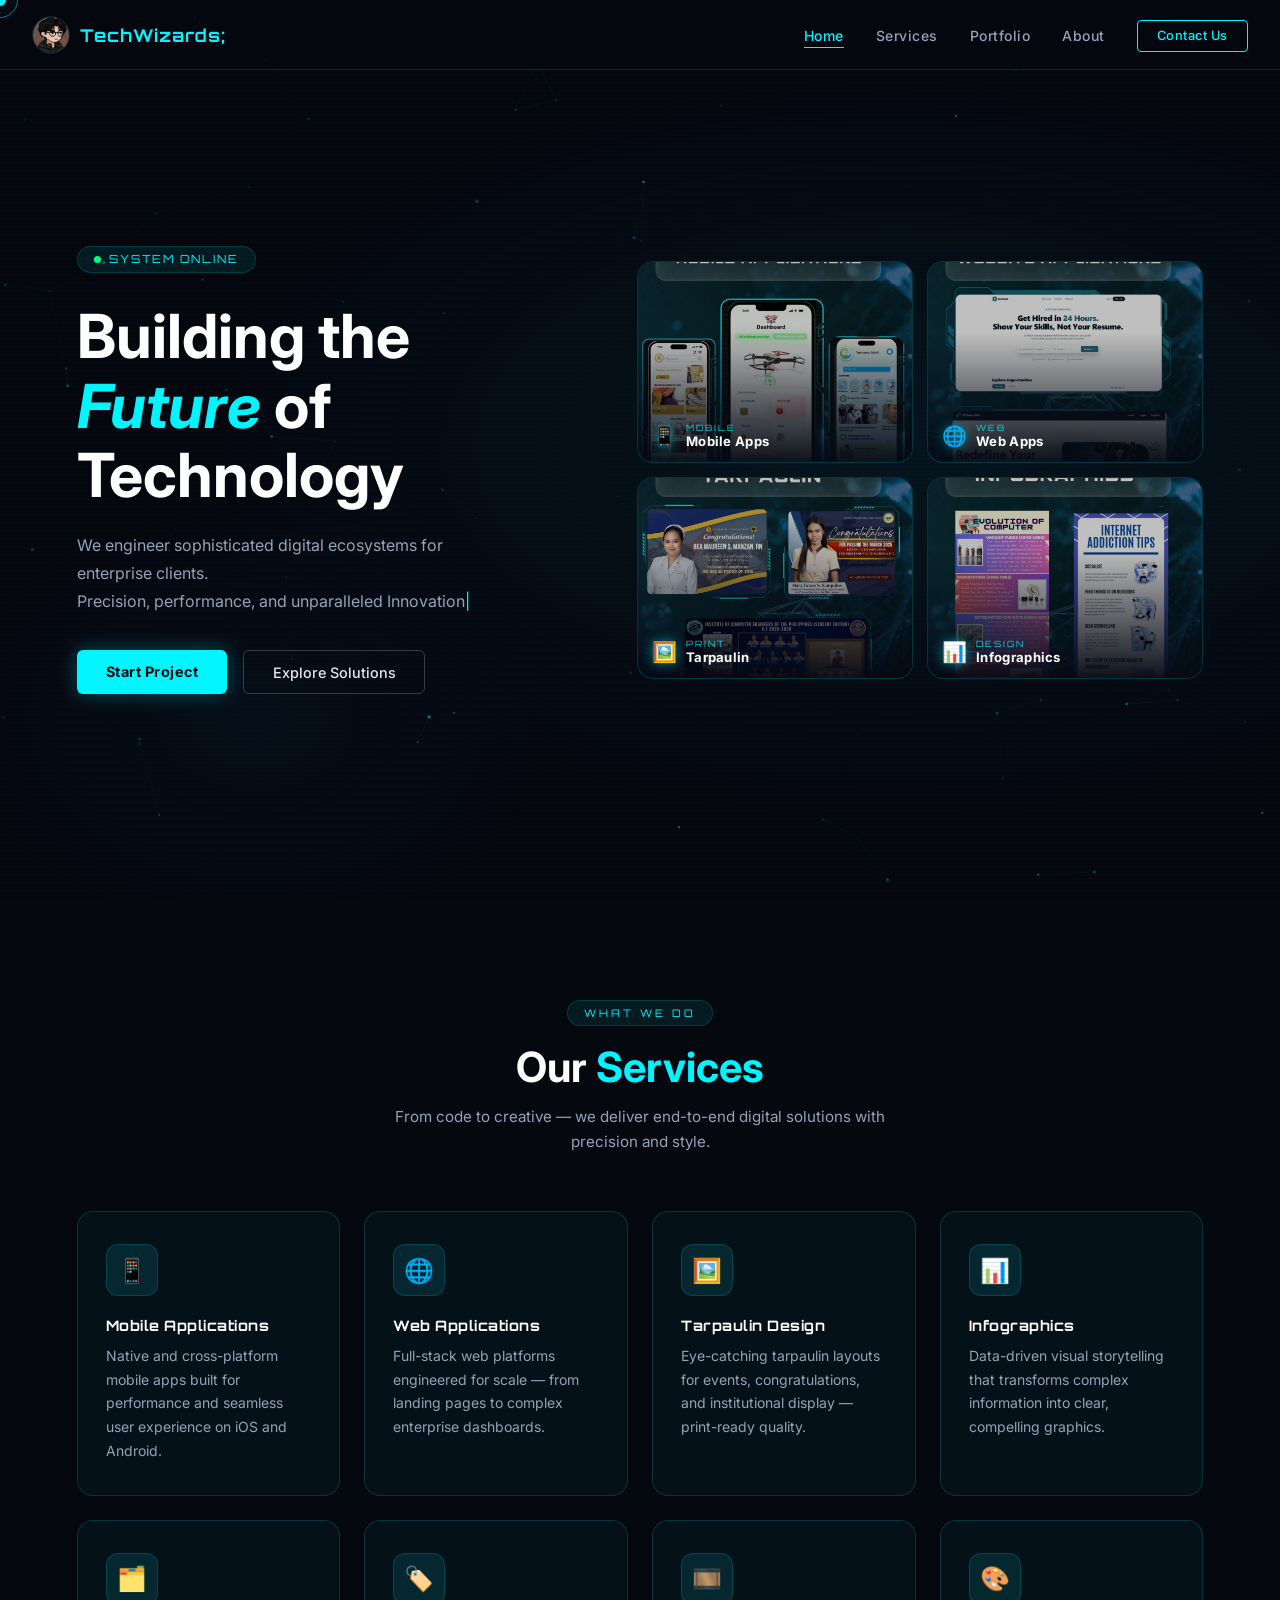
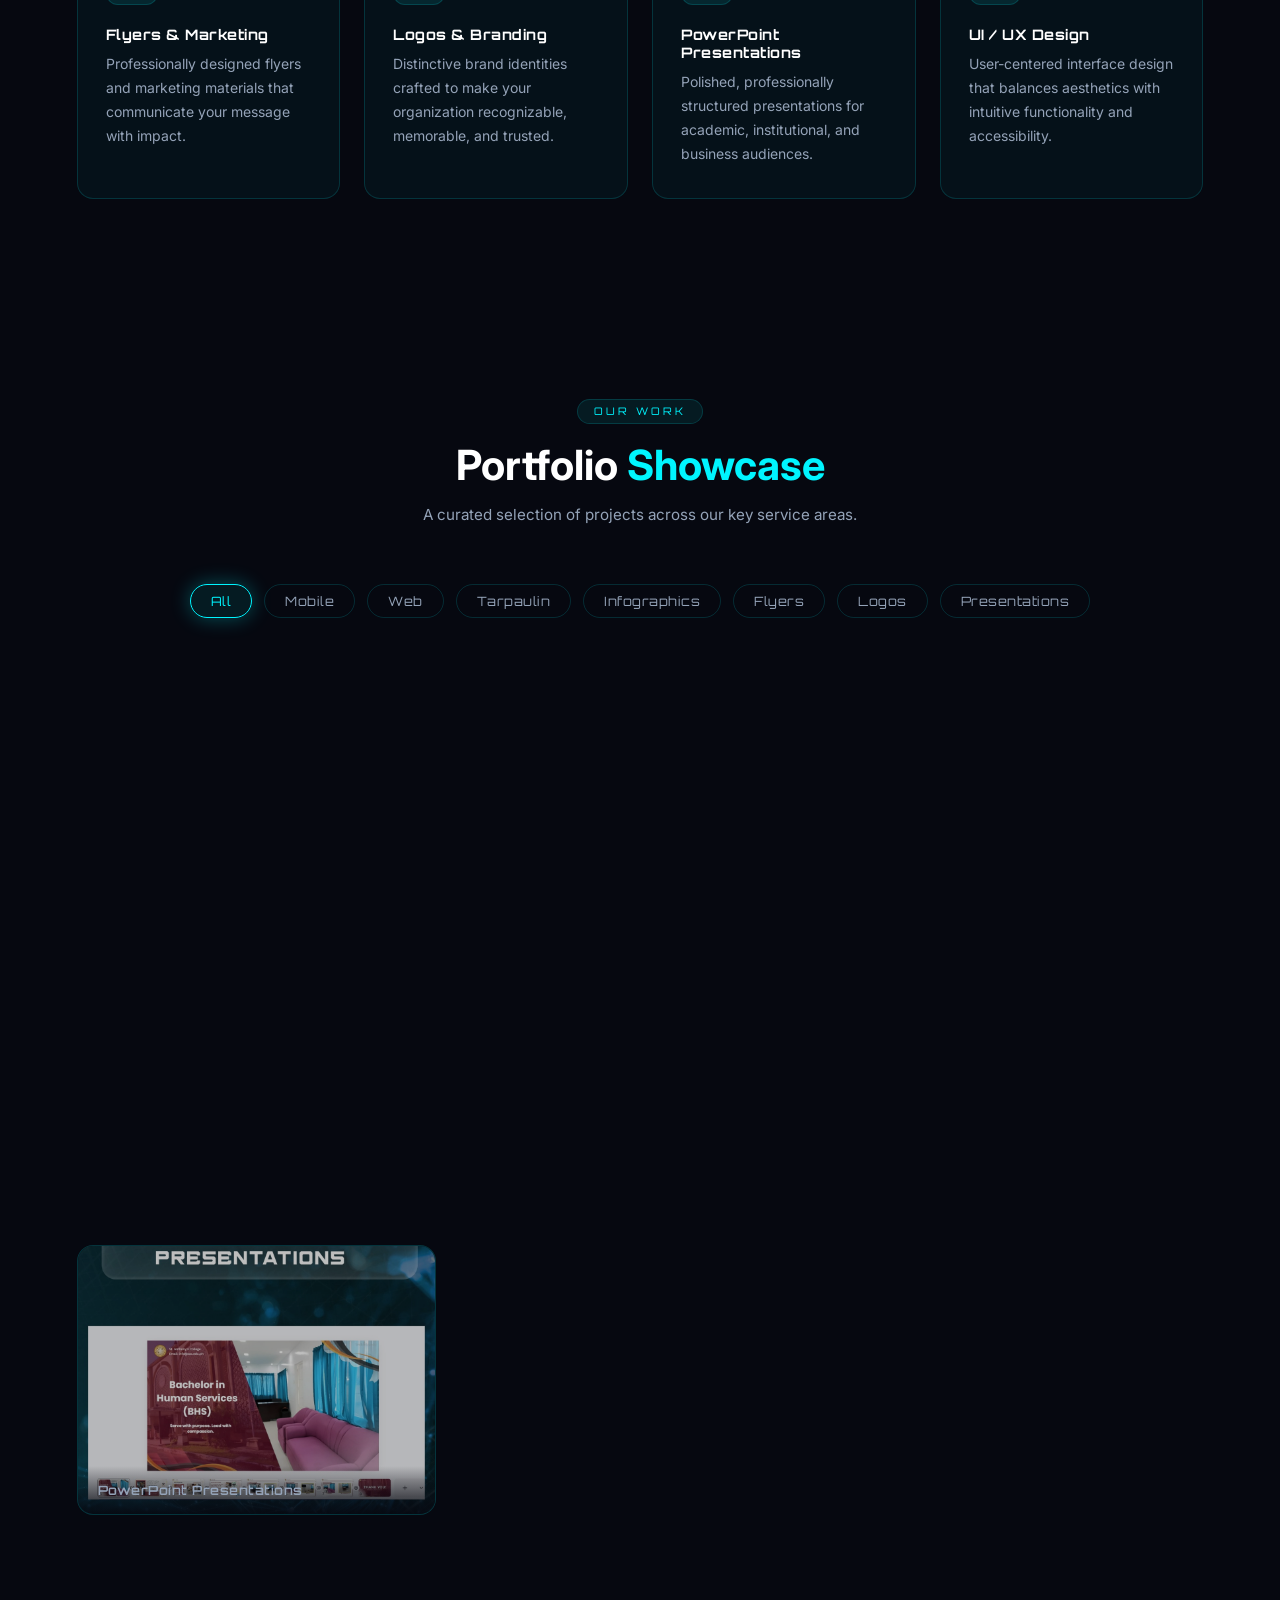
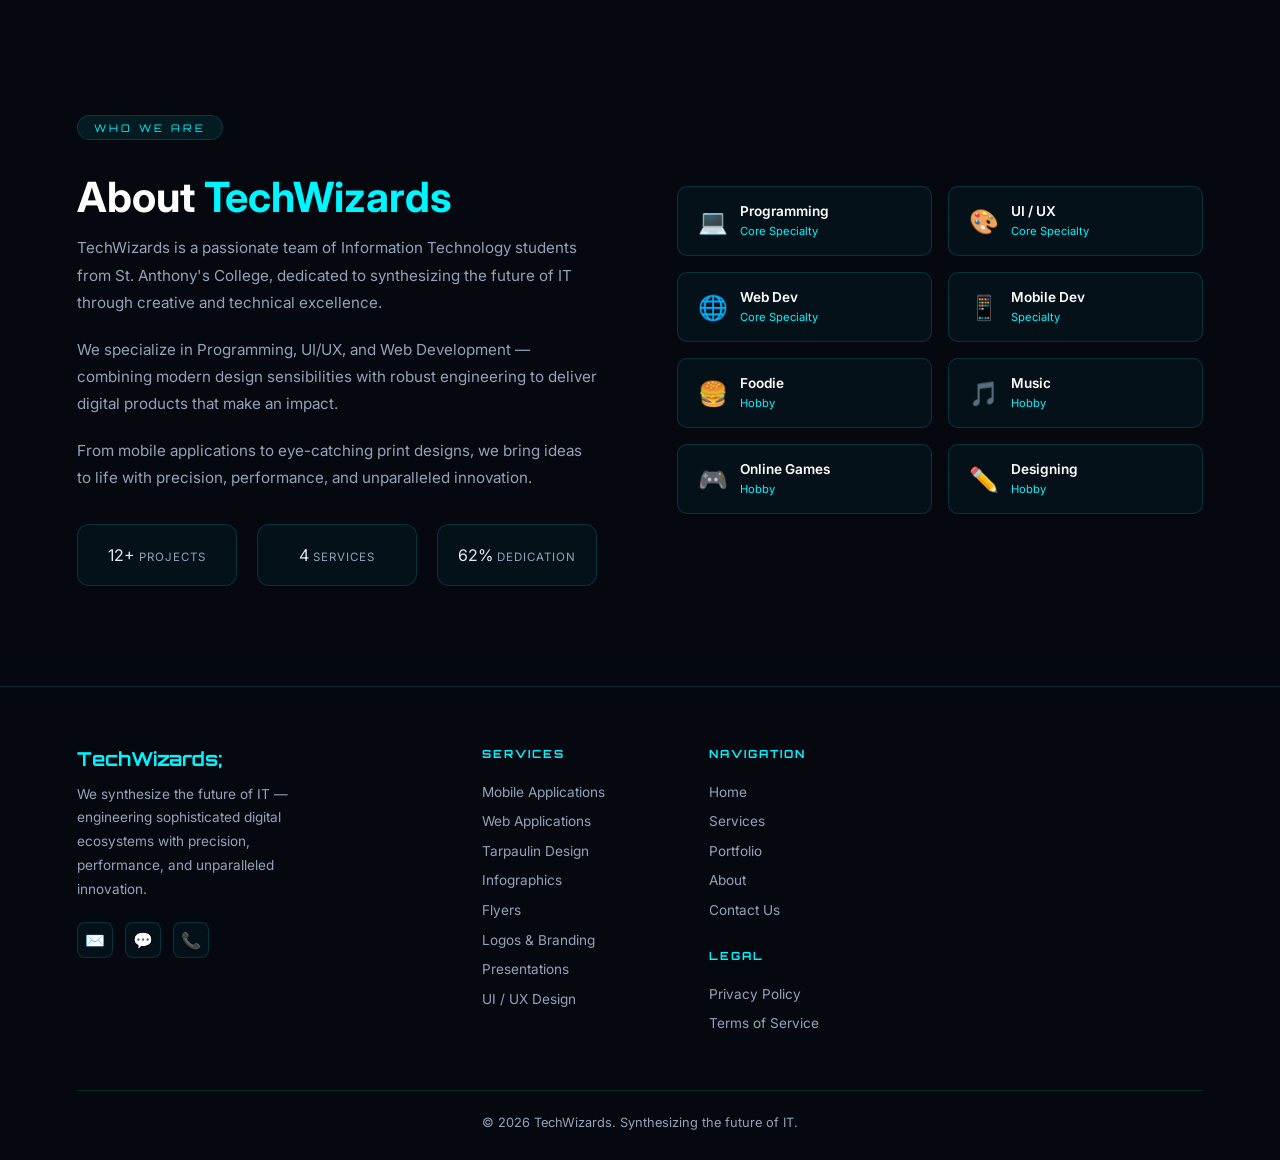
==== commit 0f99071d: "Update TechWizards site content and pages" ====
--- a/index.html
+++ b/index.html
@@ -19,12 +19,14 @@
   <!-- ═══════════════════ NAVBAR ═══════════════════ -->
   <nav>
     <a class="nav-logo" href="#hero">
+      <img src="images/logo.jpg" alt="TechWizards Logo" />
       <span>TechWizards;</span>
     </a>
     <ul class="nav-links">
-      <li><a href="#services">Services</a></li>
-      <li><a href="#portfolio">Portfolio</a></li>
-      <li><a href="#about">About</a></li>
+      <li><a href="#hero" class="active" aria-current="page">Home</a></li>
+      <li><a href="HTML/services.html">Services</a></li>
+      <li><a href="HTML/portfolio.html">Portfolio</a></li>
+      <li><a href="HTML/about.html">About</a></li>
       <li><a href="#" class="btn-nav" id="openContact">Contact Us</a></li>
     </ul>
     <div class="hamburger">
@@ -56,22 +58,75 @@
 
     <div class="hero-visual">
       <div class="hero-grid">
+
         <div class="hero-card">
+          <div class="hc-corner hc-tl"></div>
+          <div class="hc-corner hc-tr"></div>
+          <div class="hc-corner hc-bl"></div>
+          <div class="hc-corner hc-br"></div>
+          <div class="hc-scan"></div>
           <img src="images/mobile.jpg" alt="Mobile Apps" />
-          <div class="hero-card-label">Mobile Apps</div>
-        </div>
+          <div class="hc-gradient"></div>
+          <div class="hc-overlay">
+            <span class="hc-icon">📱</span>
+            <div class="hc-info">
+              <span class="hc-tag">MOBILE</span>
+              <span class="hc-title">Mobile Apps</span>
+            </div>
+          </div>
+        </div>
+
         <div class="hero-card">
+          <div class="hc-corner hc-tl"></div>
+          <div class="hc-corner hc-tr"></div>
+          <div class="hc-corner hc-bl"></div>
+          <div class="hc-corner hc-br"></div>
+          <div class="hc-scan"></div>
           <img src="images/website.jpg" alt="Web Apps" />
-          <div class="hero-card-label">Web Apps</div>
-        </div>
+          <div class="hc-gradient"></div>
+          <div class="hc-overlay">
+            <span class="hc-icon">🌐</span>
+            <div class="hc-info">
+              <span class="hc-tag">WEB</span>
+              <span class="hc-title">Web Apps</span>
+            </div>
+          </div>
+        </div>
+
         <div class="hero-card">
+          <div class="hc-corner hc-tl"></div>
+          <div class="hc-corner hc-tr"></div>
+          <div class="hc-corner hc-bl"></div>
+          <div class="hc-corner hc-br"></div>
+          <div class="hc-scan"></div>
           <img src="images/tarp.jpg" alt="Tarpaulin" />
-          <div class="hero-card-label">Tarpaulin</div>
-        </div>
+          <div class="hc-gradient"></div>
+          <div class="hc-overlay">
+            <span class="hc-icon">🖼️</span>
+            <div class="hc-info">
+              <span class="hc-tag">PRINT</span>
+              <span class="hc-title">Tarpaulin</span>
+            </div>
+          </div>
+        </div>
+
         <div class="hero-card">
+          <div class="hc-corner hc-tl"></div>
+          <div class="hc-corner hc-tr"></div>
+          <div class="hc-corner hc-bl"></div>
+          <div class="hc-corner hc-br"></div>
+          <div class="hc-scan"></div>
           <img src="images/infographic.jpg" alt="Infographics" />
-          <div class="hero-card-label">Infographics</div>
-        </div>
+          <div class="hc-gradient"></div>
+          <div class="hc-overlay">
+            <span class="hc-icon">📊</span>
+            <div class="hc-info">
+              <span class="hc-tag">DESIGN</span>
+              <span class="hc-title">Infographics</span>
+            </div>
+          </div>
+        </div>
+
       </div>
     </div>
   </section>
@@ -194,8 +249,8 @@
         </div>
       </div>
 
-      <div class="portfolio-item reveal" data-category="logo" data-src="images/logo.jpg">
-        <img src="images/logo.jpg" alt="Logos" />
+      <div class="portfolio-item reveal" data-category="logo" data-src="images/logozz.jpg">
+        <img src="images/logozz.jpg" alt="Logos" />
         <div class="portfolio-label">Logos & Branding</div>
         <div class="portfolio-overlay">
           <span class="category">BRANDING</span>
@@ -319,14 +374,14 @@
       <div class="footer-col reveal">
         <h4>SERVICES</h4>
         <ul>
-          <li><a href="#services">Mobile Applications</a></li>
-          <li><a href="#services">Web Applications</a></li>
-          <li><a href="#services">Tarpaulin Design</a></li>
-          <li><a href="#services">Infographics</a></li>
-          <li><a href="#services">Flyers</a></li>
-          <li><a href="#services">Logos & Branding</a></li>
-          <li><a href="#services">Presentations</a></li>
-          <li><a href="#services">UI / UX Design</a></li>
+          <li><a href="HTML/services.html">Mobile Applications</a></li>
+          <li><a href="HTML/services.html">Web Applications</a></li>
+          <li><a href="HTML/services.html">Tarpaulin Design</a></li>
+          <li><a href="HTML/services.html">Infographics</a></li>
+          <li><a href="HTML/services.html">Flyers</a></li>
+          <li><a href="HTML/services.html">Logos & Branding</a></li>
+          <li><a href="HTML/services.html">Presentations</a></li>
+          <li><a href="HTML/services.html">UI / UX Design</a></li>
         </ul>
       </div>
 
@@ -335,9 +390,9 @@
         <h4>NAVIGATION</h4>
         <ul>
           <li><a href="#hero">Home</a></li>
-          <li><a href="#services">Services</a></li>
-          <li><a href="#portfolio">Portfolio</a></li>
-          <li><a href="#about">About</a></li>
+          <li><a href="HTML/services.html">Services</a></li>
+          <li><a href="HTML/portfolio.html">Portfolio</a></li>
+          <li><a href="HTML/about.html">About</a></li>
           <li><a href="#" id="openContactFooter">Contact Us</a></li>
         </ul>
         <br />
@@ -461,6 +516,7 @@
   </div>
 
   <script src="JS/main.js"></script>
+  <script src="JS/cursor-fx.js"></script>
   <script type="module" src="JS/firebase-contact.js"></script>
 </body>
 </html>
--- a/CSS/style.css
+++ b/CSS/style.css
@@ -76,13 +76,11 @@
   left: 0;
   width: 100%;
   height: 100%;
-  background: repeating-linear-gradient(
-    0deg,
-    transparent,
-    transparent 2px,
-    rgba(0, 0, 0, 0.03) 2px,
-    rgba(0, 0, 0, 0.03) 4px
-  );
+  background: repeating-linear-gradient(0deg,
+      transparent,
+      transparent 2px,
+      rgba(0, 0, 0, 0.03) 2px,
+      rgba(0, 0, 0, 0.03) 4px);
   pointer-events: none;
   z-index: 1;
 }
@@ -164,8 +162,13 @@
   color: var(--cyan);
 }
 
-.nav-links a:hover::after {
+.nav-links a:hover::after,
+.nav-links a.active::after {
   width: 100%;
+}
+
+.nav-links a.active {
+  color: var(--cyan);
 }
 
 .btn-nav {
@@ -215,8 +218,7 @@
   align-items: center;
   padding: 100px 6% 60px;
   background: radial-gradient(ellipse 80% 60% at 70% 50%, rgba(0, 245, 255, 0.06) 0%, transparent 70%),
-              radial-gradient(ellipse 40% 40% at 20% 80%, rgba(0, 150, 200, 0.05) 0%, transparent 60%),
-              var(--darker);
+    radial-gradient(ellipse 40% 40% at 20% 80%, rgba(0, 150, 200, 0.05) 0%, transparent 60%);
   z-index: 2;
 }
 
@@ -249,8 +251,17 @@
 }
 
 @keyframes pulse-dot {
-  0%, 100% { opacity: 1; box-shadow: 0 0 6px #00ff88; }
-  50% { opacity: 0.4; box-shadow: none; }
+
+  0%,
+  100% {
+    opacity: 1;
+    box-shadow: 0 0 6px #00ff88;
+  }
+
+  50% {
+    opacity: 0.4;
+    box-shadow: none;
+  }
 }
 
 .hero-title {
@@ -305,7 +316,7 @@
 .btn-secondary {
   background: transparent;
   color: var(--text);
-  border: 1px solid rgba(255,255,255,0.2);
+  border: 1px solid rgba(255, 255, 255, 0.2);
   padding: 0.8rem 1.8rem;
   border-radius: 6px;
   font-weight: 500;
@@ -332,49 +343,163 @@
 .hero-grid {
   display: grid;
   grid-template-columns: repeat(2, 1fr);
-  gap: 12px;
-  max-width: 480px;
+  gap: 14px;
+  max-width: 620px;
   width: 100%;
 }
 
+/* ── Hero card ── */
 .hero-card {
-  background: var(--card-bg);
-  border: 1px solid var(--card-border);
-  border-radius: 12px;
+  position: relative;
+  border-radius: 16px;
   overflow: hidden;
-  position: relative;
   cursor: pointer;
-  transition: all 0.4s ease;
+  border: 1px solid rgba(0, 245, 255, 0.18);
+  background: rgba(6, 10, 20, 0.6);
+  transition: border-color 0.4s ease, box-shadow 0.4s ease, transform 0.4s ease;
 }
 
 .hero-card:hover {
-  border-color: var(--cyan);
-  box-shadow: var(--glow);
-  transform: translateY(-4px);
+  border-color: rgba(0, 245, 255, 0.7);
+  box-shadow: 0 0 24px rgba(0, 245, 255, 0.22), 0 16px 40px rgba(0, 0, 0, 0.5);
+  transform: translateY(-6px) scale(1.02);
 }
 
 .hero-card img {
   width: 100%;
-  height: 120px;
+  height: 200px;
   object-fit: cover;
   display: block;
+  filter: brightness(0.75) saturate(0.9);
+  transition: filter 0.4s ease, transform 0.5s ease;
+}
+
+.hero-card:hover img {
+  filter: brightness(0.55) saturate(0.8);
+  transform: scale(1.08);
+}
+
+/* Bottom gradient fade */
+.hc-gradient {
+  position: absolute;
+  inset: 0;
+  background: linear-gradient(180deg, transparent 35%, rgba(4, 8, 18, 0.95) 100%);
+  pointer-events: none;
+}
+
+/* Overlay label */
+.hc-overlay {
+  position: absolute;
+  bottom: 0;
+  left: 0;
+  right: 0;
+  padding: 0.75rem 0.9rem;
+  display: flex;
+  align-items: center;
+  gap: 0.55rem;
+  z-index: 4;
+}
+
+.hc-icon {
+  font-size: 1.25rem;
+  line-height: 1;
+  filter: drop-shadow(0 0 6px rgba(0, 245, 255, 0.5));
+  flex-shrink: 0;
+}
+
+.hc-info {
+  display: flex;
+  flex-direction: column;
+  gap: 0.1rem;
+}
+
+.hc-tag {
+  font-family: 'Orbitron', monospace;
+  font-size: 0.54rem;
+  letter-spacing: 2px;
+  color: var(--cyan);
   opacity: 0.85;
-  transition: opacity 0.3s ease, transform 0.4s ease;
-}
-
-.hero-card:hover img {
+}
+
+.hc-title {
+  font-size: 0.82rem;
+  font-weight: 700;
+  color: #fff;
+  letter-spacing: 0.3px;
+  line-height: 1.2;
+}
+
+/* Corner bracket decorations */
+.hc-corner {
+  position: absolute;
+  width: 14px;
+  height: 14px;
+  border-color: var(--cyan);
+  border-style: solid;
+  opacity: 0;
+  z-index: 5;
+  transition: opacity 0.35s ease;
+  pointer-events: none;
+}
+
+.hc-tl {
+  top: 7px;
+  left: 7px;
+  border-width: 2px 0 0 2px;
+}
+
+.hc-tr {
+  top: 7px;
+  right: 7px;
+  border-width: 2px 2px 0 0;
+}
+
+.hc-bl {
+  bottom: 7px;
+  left: 7px;
+  border-width: 0 0 2px 2px;
+}
+
+.hc-br {
+  bottom: 7px;
+  right: 7px;
+  border-width: 0 2px 2px 0;
+}
+
+.hero-card:hover .hc-corner {
   opacity: 1;
-  transform: scale(1.05);
-}
-
-.hero-card-label {
-  padding: 0.5rem 0.75rem;
-  font-size: 0.72rem;
-  font-weight: 600;
-  color: var(--cyan);
-  font-family: 'Orbitron', monospace;
-  letter-spacing: 1px;
-  border-top: 1px solid var(--card-border);
+}
+
+/* Scanning line animation */
+.hc-scan {
+  position: absolute;
+  top: -100%;
+  left: 0;
+  right: 0;
+  height: 40%;
+  background: linear-gradient(180deg,
+      transparent 0%,
+      rgba(0, 245, 255, 0.06) 50%,
+      transparent 100%);
+  pointer-events: none;
+  z-index: 3;
+  animation: hc-scanline 4s ease-in-out infinite;
+  opacity: 0;
+  transition: opacity 0.3s ease;
+}
+
+.hero-card:hover .hc-scan {
+  opacity: 1;
+}
+
+@keyframes hc-scanline {
+  0% {
+    top: -40%;
+  }
+
+  100% {
+    top: 110%;
+  }
 }
 
 /* ─── SECTIONS ─── */
@@ -423,7 +548,7 @@
 /* ─── SERVICES ─── */
 #services {
   padding: 100px 6%;
-  background: linear-gradient(180deg, var(--darker) 0%, var(--dark) 100%);
+  background: transparent;
 }
 
 .services-grid {
@@ -441,7 +566,6 @@
   cursor: pointer;
   position: relative;
   overflow: hidden;
-  group: true;
 }
 
 .service-card::before {
@@ -506,7 +630,7 @@
 /* ─── PORTFOLIO ─── */
 #portfolio {
   padding: 100px 6%;
-  background: var(--darker);
+  background: transparent;
 }
 
 .portfolio-filters {
@@ -626,7 +750,7 @@
 /* ─── ABOUT ─── */
 #about {
   padding: 100px 6%;
-  background: linear-gradient(180deg, var(--darker) 0%, var(--dark) 100%);
+  background: transparent;
   display: flex;
   align-items: center;
   gap: 5rem;
@@ -969,17 +1093,53 @@
 }
 
 @keyframes glitch1 {
-  0%, 90%, 100% { transform: none; opacity: 0; }
-  92% { transform: translate(-2px, 0); opacity: 0.8; }
-  94% { transform: translate(2px, 0); opacity: 0.8; }
-  96% { transform: none; opacity: 0; }
+
+  0%,
+  90%,
+  100% {
+    transform: none;
+    opacity: 0;
+  }
+
+  92% {
+    transform: translate(-2px, 0);
+    opacity: 0.8;
+  }
+
+  94% {
+    transform: translate(2px, 0);
+    opacity: 0.8;
+  }
+
+  96% {
+    transform: none;
+    opacity: 0;
+  }
 }
 
 @keyframes glitch2 {
-  0%, 92%, 100% { transform: none; opacity: 0; }
-  94% { transform: translate(2px, 0); opacity: 0.8; }
-  96% { transform: translate(-2px, 0); opacity: 0.8; }
-  98% { transform: none; opacity: 0; }
+
+  0%,
+  92%,
+  100% {
+    transform: none;
+    opacity: 0;
+  }
+
+  94% {
+    transform: translate(2px, 0);
+    opacity: 0.8;
+  }
+
+  96% {
+    transform: translate(-2px, 0);
+    opacity: 0.8;
+  }
+
+  98% {
+    transform: none;
+    opacity: 0;
+  }
 }
 
 /* ─── TYPED CURSOR ─── */
@@ -990,8 +1150,15 @@
 }
 
 @keyframes blink {
-  0%, 100% { opacity: 1; }
-  50% { opacity: 0; }
+
+  0%,
+  100% {
+    opacity: 1;
+  }
+
+  50% {
+    opacity: 0;
+  }
 }
 
 /* ─── COUNTER ─── */
@@ -1138,7 +1305,7 @@
   max-width: 560px;
   max-height: 90vh;
   overflow-y: auto;
-  box-shadow: 0 0 60px rgba(0, 245, 255, 0.12), 0 30px 80px rgba(0,0,0,0.7);
+  box-shadow: 0 0 60px rgba(0, 245, 255, 0.12), 0 30px 80px rgba(0, 0, 0, 0.7);
   transform: translateY(20px) scale(0.97);
   transition: transform 0.35s cubic-bezier(0.34, 1.56, 0.64, 1);
 }
@@ -1340,8 +1507,15 @@
 }
 
 @keyframes successPop {
-  from { transform: scale(0); opacity: 0; }
-  to   { transform: scale(1); opacity: 1; }
+  from {
+    transform: scale(0);
+    opacity: 0;
+  }
+
+  to {
+    transform: scale(1);
+    opacity: 1;
+  }
 }
 
 .contact-success h3 {
@@ -1360,7 +1534,8 @@
   .form-row {
     grid-template-columns: 1fr;
   }
+
   .contact-modal-box {
     padding: 2rem 1.25rem 1.75rem;
   }
-}
+}
